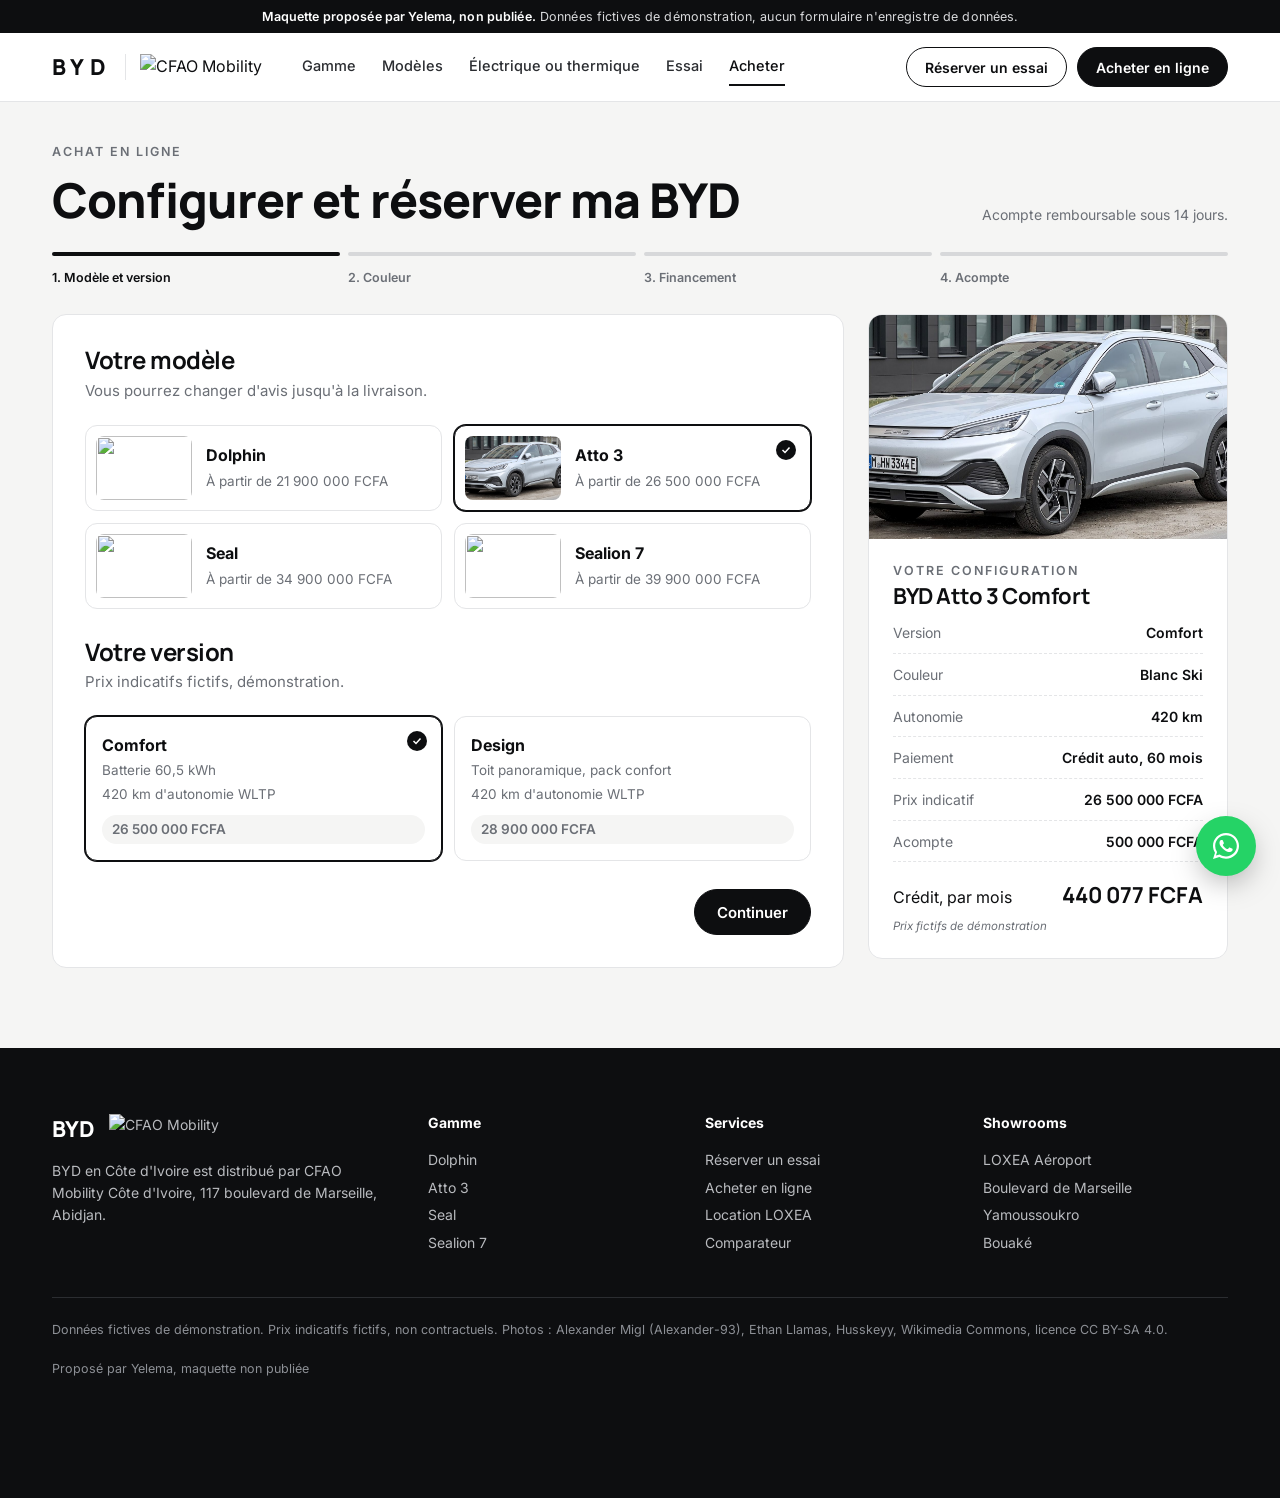
==== achat.html @ f2fc9a84 "Maquette BYD : .nojekyll" ====
<!doctype html><html lang="fr"><head><meta charset="utf-8"><meta name="viewport" content="width=device-width,initial-scale=1,viewport-fit=cover">
<meta name="robots" content="noindex,nofollow"><title>Acheter ma BYD | BYD Côte d'Ivoire</title>
<meta name="description" content="Maquette proposée par Yelema, non publiée. BYD Côte d'Ivoire par CFAO Mobility.">
<link rel="icon" href="img/favicon.png"><link rel="preconnect" href="https://fonts.googleapis.com"><link rel="preconnect" href="https://fonts.gstatic.com" crossorigin>
<link href="https://fonts.googleapis.com/css2?family=Inter:wght@400;500;600;700&family=Manrope:wght@600;700;800&display=swap" rel="stylesheet">
<link rel="stylesheet" href="assets/style.css?v=4"><script src="assets/data.js?v=1"></script></head>
<body data-page="achat" class="funnel-p">

<div class="funnel"><div class="wrap" id="app">
<div class="fhead"><div><span class="k">Achat en ligne</span><h1>Configurer et réserver ma BYD</h1></div><span style="color:var(--mut);font-size:14px">Acompte remboursable sous 14 jours.</span></div>
<div class="prog" id="prog"></div>
<div class="flay"><div class="panel" id="step"></div><aside class="recap"><div class="panel"><img id="rimg" src="img/atto3-1.jpg" alt=""><div class="in"><span class="k" style="margin:0 0 4px">Votre configuration</span><h3 id="rname"></h3><dl id="rdl"></dl><div class="tot"><span id="tl">Prix indicatif</span><b id="tv"></b></div><p class="fict" style="margin-top:6px">Prix fictifs de démonstration</p></div></div></aside></div>
</div>
<div class="wrap" id="fin" style="display:none"></div></div>
<script src="assets/app.js?v=2"></script><script>
const q=new URLSearchParams(location.search);
const S={m:BYD.models[q.get('m')]?q.get('m'):'atto3',v:0,c:0,f:q.get('f')==='loxea'?'loxea':'credit',ap:20,du:60,ld:36,pay:'wave',nom:'',tel:'',sr:'marseille'};
const steps=['Modèle et version','Couleur','Financement','Acompte'];let st=0;const ACOMPTE=500000;
const M=()=>BYD.models[S.m],V=()=>M().versions[S.v],C=()=>M().colors[S.c];
function money(){const p=V().price;if(S.f==='cash')return{l:'Prix comptant',v:fcfa(p)};if(S.f==='credit'){const ap=p*S.ap/100;return{l:'Crédit, par mois',v:fcfa(mensu(p-ap,S.du)),ap}}return{l:'Location LOXEA, par mois',v:fcfa(loyer(p,S.ld))}}
function recap(){const m=M(),x=money();rimg.src='img/'+m.imgs[0]+'.jpg';rname.textContent='BYD '+m.name+' '+V().name;
const fl={cash:'Comptant',credit:'Crédit auto, '+S.du+' mois',loxea:'Location LOXEA, '+S.ld+' mois'}[S.f];
rdl.innerHTML=[['Version',V().name],['Couleur',C().n],['Autonomie',V().range+' km'],['Paiement',fl],['Prix indicatif',fcfa(V().price)],['Acompte',fcfa(ACOMPTE)]].map(r=>`<div><dt>${r[0]}</dt><dd>${r[1]}</dd></div>`).join('');tl.textContent=x.l;tv.textContent=x.v}
function prog(){document.getElementById('prog').innerHTML=steps.map((n,i)=>`<div class="${i<st?'done':i===st?'on':''}"><i></i><span>${i+1}. ${n}</span></div>`).join('')}
function nav(ok,last){return `<div class="fnav">${st>0?'<button class="btn ghost" id="bk">Retour</button>':'<span></span>'}<button class="btn" id="nx" ${ok?'':'disabled'}>${last?'Payer l\'acompte de '+fcfa(ACOMPTE):'Continuer'}</button></div>`}
function seg(id,arr,val){return `<div class="seg" id="${id}">${arr.map(a=>`<button data-v="${a[0]}" class="${a[0]==val?'on':''}">${a[1]}</button>`).join('')}</div>`}
function render(){prog();recap();const P=document.getElementById('step');
if(st===0){P.innerHTML=`<h2>Votre modèle</h2><p class="sub">Vous pourrez changer d'avis jusqu'à la livraison.</p>
<div class="opts">${BYD.order.map(k=>{const m=BYD.models[k];return `<button class="opt mod ${S.m===k?'on':''}" data-m="${k}"><img src="img/${m.imgs[0]}.jpg" alt=""><div><b>${m.name}</b><span>À partir de ${fcfa(m.price)}</span></div></button>`}).join('')}</div>
<h2 style="margin-top:30px">Votre version</h2><p class="sub">Prix indicatifs fictifs, démonstration.</p>
<div class="opts">${M().versions.map((v,i)=>`<button class="opt ${S.v===i?'on':''}" data-v="${i}"><b>${v.name}</b><span>${v.note}</span><span>${v.range} km d'autonomie WLTP</span><span class="pill">${fcfa(v.price)}</span></button>`).join('')}</div>`+nav(true);
 P.querySelectorAll('[data-m]').forEach(b=>b.onclick=()=>{S.m=b.dataset.m;S.v=0;S.c=0;render()});P.querySelectorAll('[data-v]').forEach(b=>b.onclick=()=>{S.v=+b.dataset.v;render()});}
if(st===1){P.innerHTML=`<h2>Votre couleur</h2><p class="sub">Toutes les teintes sont sans supplément.</p>
<img src="img/${M().imgs[1]}.jpg" alt="" style="border-radius:12px;aspect-ratio:16/9;object-fit:cover;width:100%;margin-bottom:22px">
<div class="swatches">${M().colors.map((c,i)=>`<button class="sw ${S.c===i?'on':''}" data-c="${i}" style="background:${c.c}" aria-label="${c.n}"></button>`).join('')}</div><div class="swname">${C().n}. Photo non contractuelle.</div>
<h2 style="margin-top:28px">Livraison</h2><p class="sub">Où souhaitez-vous recevoir votre véhicule ?</p>
<div class="opts">${BYD.showrooms.map(s=>`<button class="opt ${S.sr===s.id?'on':''}" data-s="${s.id}"><b>${s.name}</b><span>${s.city}</span></button>`).join('')}</div>`+nav(true);
 P.querySelectorAll('[data-c]').forEach(b=>b.onclick=()=>{S.c=+b.dataset.c;render()});P.querySelectorAll('[data-s]').forEach(b=>b.onclick=()=>{S.sr=b.dataset.s;render()});}
if(st===2){const p=V().price;let det='';
 if(S.f==='cash')det=`<div class="fin"><span style="color:var(--mut)">Prix comptant indicatif</span><div class="big">${fcfa(p)}</div><span style="color:var(--mut);font-size:14px">Solde réglé à la livraison, par virement ou chèque de banque.</span></div>`;
 if(S.f==='credit')det=`<div class="fin"><div class="field"><label>Apport personnel <output>${S.ap} %, ${fcfa(p*S.ap/100)}</output></label><input type="range" id="ap" min="10" max="50" step="5" value="${S.ap}"></div>
 <div class="field"><label>Durée</label>${seg('du',[[36,'36 mois'],[48,'48 mois'],[60,'60 mois'],[72,'72 mois']],S.du)}</div>
 <span style="color:var(--mut)">Votre mensualité estimée</span><div class="big">${fcfa(mensu(p*(1-S.ap/100),S.du))}</div><span style="color:var(--mut);font-size:13px">Simulation fictive à 9 % par an, avec une banque partenaire. Sous réserve d'acceptation du dossier.</span></div>`;
 if(S.f==='loxea')det=`<div class="fin"><div class="field"><label>Durée de location</label>${seg('ld',[[36,'36 mois'],[48,'48 mois']],S.ld)}</div>
 <span style="color:var(--mut)">Loyer mensuel estimé</span><div class="big">${fcfa(loyer(p,S.ld))}</div><span style="color:var(--mut);font-size:13px">Entretien, assurance et assistance inclus. Simulation fictive LOXEA, pour les particuliers comme pour les flottes d'entreprise.</span></div>`;
 P.innerHTML=`<h2>Comment souhaitez-vous payer ?</h2><p class="sub">Trois façons de rouler en BYD.</p>
<div class="opts o3" id="fo">${[['cash','Comptant','Paiement à la livraison'],['credit','Crédit auto','Apport et mensualités'],['loxea','Location LOXEA','Tout compris, sans apport']].map(o=>`<button class="opt ${S.f===o[0]?'on':''}" data-f="${o[0]}"><b>${o[1]}</b><span>${o[2]}</span></button>`).join('')}</div>${det}`+nav(true);
 P.querySelectorAll('[data-f]').forEach(b=>b.onclick=()=>{S.f=b.dataset.f;render()});
 const ap=document.getElementById('ap');if(ap)ap.oninput=()=>{S.ap=+ap.value;render()};
 ['du','ld'].forEach(id=>{const e=document.getElementById(id);if(e)e.onclick=ev=>{const v=ev.target.dataset.v;if(v){S[id]=+v;render()}}});}
if(st===3){P.innerHTML=`<h2>Réservez votre véhicule</h2><p class="sub">Un acompte de ${fcfa(ACOMPTE)} bloque votre BYD et son prix. Il est déduit du prix final et remboursable sous 14 jours.</p>
<div class="pay">${[['wave','Wave'],['om','Orange Money'],['momo','MTN MoMo'],['cb','Carte bancaire']].map(p=>`<button class="opt ${S.pay===p[0]?'on':''}" data-p="${p[0]}"><b>${p[1]}</b></button>`).join('')}</div>
<div class="form" style="margin-top:22px"><div class="full"><label for="nom">Nom et prénom</label><input id="nom" autocomplete="off" value="${S.nom}" placeholder="Ex. Aya Kouassi"></div>
<div><label for="tel">Téléphone</label><input id="tel" inputmode="tel" autocomplete="off" value="${S.tel}" placeholder="07 00 00 00 00"></div>
<div><label for="cmn">Commune</label><select id="cmn"><option>Cocody</option><option>Plateau</option><option>Marcory</option><option>Yopougon</option><option>Yamoussoukro</option><option>Bouaké</option><option>Autre</option></select></div>
<label class="chk full"><input type="checkbox" checked> J'accepte les conditions de réservation</label></div>
<div class="notice">ⓘ Paiement simulé : aucun débit, aucune donnée enregistrée. Vous pouvez saisir des informations fictives.</div>`+nav(true,true);
 P.querySelectorAll('[data-p]').forEach(b=>b.onclick=()=>{S.pay=b.dataset.p;P.querySelectorAll('[data-p]').forEach(x=>x.classList.toggle('on',x===b))});
 ['nom','tel'].forEach(f=>{const i=document.getElementById(f);i.oninput=()=>S[f]=i.value});}
const bk=document.getElementById('bk');if(bk)bk.onclick=()=>{st--;render();scrollTo(0,0)};
document.getElementById('nx').onclick=()=>{if(st<3){st++;render();scrollTo(0,0)}else pay()};}
function pay(){const b=document.getElementById('nx');b.textContent='Paiement en cours…';b.disabled=true;setTimeout(done,1100)}
function done(){const m=M(),x=money(),s=BYD.showrooms.find(z=>z.id===S.sr),ref='BYD-CI-'+(Date.now()%1000000).toString().padStart(6,'0');
const pm={wave:'Wave',om:'Orange Money',momo:'MTN MoMo',cb:'carte bancaire'}[S.pay];const pr=(S.nom||'').trim().split(' ')[0];
app.style.display='none';fin.style.display='block';
fin.innerHTML=`<div class="done"><div class="ok"><svg viewBox="0 0 24 24" fill="none" stroke="#fff" stroke-width="3"><path d="M5 12l5 5 9-10"/></svg></div>
<span class="k">Commande réservée</span><h1>${pr?'Félicitations '+pr+', votre':'Félicitations, votre'} BYD ${m.name} est réservée.</h1>
<div class="ref">Commande ${ref}</div>
<div class="panel"><div style="display:flex;gap:18px;align-items:center;flex-wrap:wrap"><img src="img/${m.imgs[0]}.jpg" alt="" style="width:200px;border-radius:12px;aspect-ratio:3/2;object-fit:cover"><div style="flex:1;min-width:220px"><h3 style="font-size:22px">BYD ${m.name} ${V().name}, ${C().n}</h3><p style="color:var(--mut)">${x.l} : <b style="color:var(--ink)">${x.v}</b><br>Acompte de ${fcfa(ACOMPTE)} réglé par ${pm} (simulé)<br>Livraison : ${s.name}, ${s.city}</p></div></div>
<div class="tl" style="margin-top:18px"><div class="y"><i>✓</i><div><b>Acompte reçu, véhicule bloqué à votre nom</b><span>Reçu envoyé sur WhatsApp (simulé pour la démonstration).</span></div></div>
<div><i>2</i><div><b>Appel de votre conseiller sous 24 h</b><span>${S.f==='cash'?'Validation de la commande et du mode de règlement.':S.f==='credit'?'Montage du dossier de crédit avec la banque partenaire.':'Signature du contrat de location LOXEA.'}</span></div></div>
<div><i>3</i><div><b>Préparation et immatriculation</b><span>Contrôle avant livraison, plaques et carte grise par CFAO Mobility.</span></div></div>
<div><i>4</i><div><b>Remise des clés</b><span>Prise en main d'une heure, installation de votre borne à domicile en option.</span></div></div></div></div>
<div class="acts"><a class="btn" href="#" data-wa>Suivre ma commande sur WhatsApp</a><a class="btn ghost" href="index.html">Retour à l'accueil</a></div>
<p class="hyp">Maquette de démonstration : aucun paiement ni aucune donnée n'ont été enregistrés.</p></div>`;
fin.querySelector('[data-wa]').onclick=e=>{e.preventDefault();document.getElementById('wa').classList.add('on')};scrollTo(0,0)}
render();
</script></body></html>
---- assets/style.css ----
:root{--ink:#0d0e10;--ink2:#2b2d31;--mut:#6b6f76;--line:#e4e5e7;--bg:#f5f5f4;--w:#fff;--cfao:#00438D;--cfao2:#3E3D5C;--ok:#1f8a5b;--r:14px;--max:1240px}
*{box-sizing:border-box;margin:0;padding:0}
html{scroll-behavior:smooth;-webkit-text-size-adjust:100%}
body{font-family:Inter,system-ui,sans-serif;color:var(--ink);background:var(--w);font-size:16px;line-height:1.55;-webkit-font-smoothing:antialiased}
img{display:block;max-width:100%}
a{color:inherit;text-decoration:none}
button,input,select{font:inherit;color:inherit}
h1,h2,h3,.disp{font-family:Manrope,Inter,sans-serif;letter-spacing:-.02em;line-height:1.08}
.wrap{max-width:var(--max);margin:0 auto;padding:0 32px}
/* bandeau maquette */
.demo{background:var(--ink);color:#d9dadc;font-size:12.5px;text-align:center;padding:7px 16px;letter-spacing:.01em}
.demo b{color:#fff;font-weight:600}
/* en-tête */
header.top{position:sticky;top:0;z-index:40;background:rgba(255,255,255,.92);backdrop-filter:saturate(1.6) blur(14px);-webkit-backdrop-filter:saturate(1.6) blur(14px);border-bottom:1px solid var(--line)}
.top .wrap{display:flex;align-items:center;height:68px;gap:28px}
.brand{display:flex;align-items:center;gap:14px;flex-shrink:0}
.brand .wm{font-family:Manrope;font-weight:800;font-size:22px;letter-spacing:.24em}
.brand .sep{width:1px;height:26px;background:var(--line)}
.brand img{height:26px;width:auto}
nav.main{display:flex;gap:26px;font-size:14.5px;font-weight:500;margin-left:12px}
nav.main a{color:var(--ink2);padding:6px 0;border-bottom:2px solid transparent}
nav.main a:hover,nav.main a.on{color:var(--ink);border-color:var(--ink)}
.top .act{margin-left:auto;display:flex;gap:10px;align-items:center}
.btn{display:inline-flex;align-items:center;justify-content:center;gap:9px;height:46px;padding:0 22px;border-radius:999px;font-weight:600;font-size:15px;border:1.5px solid var(--ink);background:var(--ink);color:#fff;cursor:pointer;transition:.2s;white-space:nowrap}
.btn:hover{background:#2a2c30;border-color:#2a2c30}
.btn.ghost{background:transparent;color:var(--ink)}
.btn.ghost:hover{background:var(--ink);color:#fff}
.btn.light{background:#fff;color:var(--ink);border-color:#fff}
.btn.light:hover{background:#e9e9e9}
.btn.line-w{background:transparent;color:#fff;border-color:rgba(255,255,255,.7)}
.btn.line-w:hover{background:#fff;color:var(--ink)}
.btn.sm{height:40px;padding:0 18px;font-size:14px}
.btn.wa{background:#1f8a5b;border-color:#1f8a5b}
.btn[disabled]{opacity:.35;pointer-events:none}
.burger{display:none;margin-left:auto;width:44px;height:44px;border:0;background:none;cursor:pointer}
.burger span{display:block;width:22px;height:2px;background:var(--ink);margin:5px auto;border-radius:2px}
/* héros */
.hero{position:relative;height:min(82vh,760px);min-height:580px;color:#fff;overflow:hidden;background:#0d0e10}
.hero img{position:absolute;top:0;right:0;bottom:0;left:auto;width:66%;height:100%;object-fit:cover;object-position:35% 60%}
.hero:after{content:"";position:absolute;inset:0;background:linear-gradient(90deg,#0d0e10 34%,rgba(13,14,16,.85) 44%,rgba(13,14,16,0) 62%),linear-gradient(0deg,rgba(13,14,16,.9) 0%,rgba(13,14,16,0) 30%)}
.hero .in{position:relative;z-index:2;height:100%;display:flex;flex-direction:column;justify-content:space-between;padding-top:64px;padding-bottom:56px}
.eyebrow{font-size:12.5px;font-weight:600;letter-spacing:.18em;text-transform:uppercase}
.hero h1{font-size:clamp(38px,5vw,70px);font-weight:800;max-width:600px;margin-top:14px}
.hero p.lead{font-size:clamp(16px,1.4vw,19px);max-width:470px;color:#c9cbcf;margin-top:18px}
.hero .bot{display:flex;justify-content:space-between;align-items:flex-end;gap:24px;flex-wrap:wrap}
.hero .stats{display:flex;gap:40px}
.hero .stats b{display:block;font-family:Manrope;font-size:30px;font-weight:700}
.hero .stats span{font-size:13px;opacity:.85}
.hero .ctas{display:flex;gap:12px;flex-wrap:wrap}
/* sections */
section{padding:96px 0}
section.alt{background:var(--bg)}
.sh{display:flex;justify-content:space-between;align-items:flex-end;gap:24px;margin-bottom:40px;flex-wrap:wrap}
.sh h2{font-size:clamp(30px,3.6vw,46px);font-weight:800;max-width:720px}
.sh p{color:var(--mut);max-width:440px}
.k{color:var(--mut);font-size:12.5px;font-weight:600;letter-spacing:.16em;text-transform:uppercase;margin-bottom:12px;display:block}
/* cartes modèles */
.grid4{display:grid;grid-template-columns:repeat(4,1fr);gap:18px}
.mcard{background:#fff;border:1px solid var(--line);border-radius:var(--r);overflow:hidden;display:flex;flex-direction:column;transition:.25s}
.mcard:hover{transform:translateY(-4px);box-shadow:0 18px 40px -18px rgba(0,0,0,.25)}
.mcard .ph{aspect-ratio:3/2;overflow:hidden;background:#ddd}
.mcard .ph img{width:100%;height:100%;object-fit:cover;transition:.5s}
.mcard:hover .ph img{transform:scale(1.04)}
.mcard .bd{padding:20px 20px 22px;display:flex;flex-direction:column;flex:1}
.pill{display:inline-block;font-size:11.5px;font-weight:600;padding:4px 10px;border-radius:999px;background:var(--bg);color:var(--ink2);align-self:flex-start}
.mcard h3{font-size:26px;font-weight:800;margin:12px 0 2px}
.mcard .ty{color:var(--mut);font-size:14px}
.mcard .sp{display:flex;gap:18px;margin:16px 0;padding:14px 0;border-top:1px solid var(--line);border-bottom:1px solid var(--line)}
.mcard .sp b{display:block;font-family:Manrope;font-size:19px}
.mcard .sp span{font-size:12px;color:var(--mut)}
.mcard .pr{font-size:13px;color:var(--mut)}
.mcard .pr b{display:block;color:var(--ink);font-size:18px;font-family:Manrope}
.mcard .go{display:flex;gap:8px;margin-top:auto;padding-top:18px}
.mcard .go .btn{flex:1;height:42px;font-size:14px;padding:0 12px}
.fict{font-size:11.5px;color:var(--mut);font-style:italic}
/* avantages */
.feat{display:grid;grid-template-columns:repeat(4,1fr);gap:18px}
.feat>div{background:#fff;border-radius:var(--r);padding:26px;border:1px solid var(--line)}
.ico{width:46px;height:46px;border-radius:12px;background:var(--ink);color:#fff;display:grid;place-items:center;margin-bottom:18px}
.ico svg{width:22px;height:22px}
.feat>div h3{font-size:18px;margin-bottom:6px}
.feat p{color:var(--mut);font-size:14.5px}
/* bandeau parcours */
.split{display:grid;grid-template-columns:1.1fr 1fr;gap:56px;align-items:center}
.split img{border-radius:var(--r);aspect-ratio:4/3;object-fit:cover;width:100%}
.steps{counter-reset:s;display:grid;gap:14px;margin:26px 0 30px}
.steps li{list-style:none;display:flex;gap:16px;align-items:flex-start;padding:16px 18px;border:1px solid var(--line);border-radius:12px;background:#fff}
.steps li:before{counter-increment:s;content:counter(s);flex-shrink:0;width:30px;height:30px;border-radius:50%;background:var(--ink);color:#fff;display:grid;place-items:center;font-weight:700;font-size:14px}
.steps b{display:block}
.steps span{color:var(--mut);font-size:14px}
/* réseau */
.shops{display:grid;grid-template-columns:repeat(4,1fr);gap:18px}
.shop{border:1px solid var(--line);border-radius:var(--r);padding:24px;background:#fff}
.shop .pill{margin-bottom:14px}
.shop h3{font-size:20px}
.shop p{color:var(--mut);font-size:14px;margin-top:6px}
/* pied */
footer{background:var(--ink);color:#b9bbbf;padding:64px 0 120px;font-size:14px}
footer .cols{display:grid;grid-template-columns:1.4fr 1fr 1fr 1fr;gap:32px}
footer h4{color:#fff;font-size:14px;margin-bottom:12px;font-family:Inter}
footer a{display:block;padding:3px 0}
footer a:hover{color:#fff}
footer .sig{display:flex;align-items:center;gap:14px;margin-bottom:14px}
footer .sig img{height:30px}
footer .legal{border-top:1px solid #2b2d31;margin-top:40px;padding-top:22px;display:flex;justify-content:space-between;gap:20px;flex-wrap:wrap;font-size:12.5px;color:#8d9096}
/* page modèle */
.mhead{padding:44px 0 24px}
.crumb{font-size:13px;color:var(--mut);margin-bottom:18px}
.crumb a:hover{color:var(--ink)}
.mhead .row{display:flex;justify-content:space-between;align-items:flex-end;gap:24px;flex-wrap:wrap}
.mhead h1{font-size:clamp(44px,6vw,80px);font-weight:800}
.mhead .ty{color:var(--mut);font-size:18px;margin-top:6px}
.mhead .price{text-align:right}
.mhead .price b{display:block;font-family:Manrope;font-size:30px}
.gal{display:grid;grid-template-columns:2fr 1fr;grid-template-rows:1fr 1fr;gap:12px;height:min(62vh,600px)}
.gal img{width:100%;height:100%;object-fit:cover;border-radius:var(--r);cursor:pointer}
.gal img:first-child{grid-row:1/3}
.kpis{display:grid;grid-template-columns:repeat(4,1fr);gap:0;border:1px solid var(--line);border-radius:var(--r);margin-top:28px;background:#fff}
.kpis>div{padding:24px 26px;border-right:1px solid var(--line)}
.kpis>div:last-child{border:0}
.kpis b{display:block;font-family:Manrope;font-size:32px;font-weight:800}
.kpis span{color:var(--mut);font-size:13.5px}
.two{display:grid;grid-template-columns:1fr 1fr;gap:28px}
.card{background:#fff;border:1px solid var(--line);border-radius:var(--r);padding:30px}
.card h3{font-size:22px;margin-bottom:10px}
.charge{display:grid;gap:12px;margin-top:18px}
.charge .c{display:flex;gap:16px;align-items:center;padding:16px;border-radius:12px;background:var(--bg)}
.charge .c .ico{margin:0;flex-shrink:0}
.charge .c b{display:block}
.charge .c span{color:var(--mut);font-size:14px}
table.spec{width:100%;border-collapse:collapse;font-size:15px}
table.spec td{padding:13px 0;border-bottom:1px solid var(--line)}
table.spec td:last-child{text-align:right;font-weight:600}
.sticky-cta{position:sticky;bottom:0;z-index:30;background:#fff;border-top:1px solid var(--line);padding:14px 0}
.sticky-cta .wrap{display:flex;align-items:center;gap:14px}
.sticky-cta .t{margin-right:auto}
.sticky-cta .t b{font-family:Manrope;font-size:18px}
.sticky-cta .t span{display:block;font-size:12.5px;color:var(--mut)}
/* comparateur */
.cmp{display:grid;grid-template-columns:380px 1fr;gap:28px;align-items:start}
.field{margin-bottom:22px}
.field label{display:flex;justify-content:space-between;font-weight:600;font-size:14.5px;margin-bottom:10px}
.field label output{font-family:Manrope;font-weight:700}
input[type=range]{width:100%;accent-color:var(--ink);height:28px}
.seg{display:flex;background:var(--bg);border-radius:999px;padding:4px;gap:4px;flex-wrap:wrap}
.seg button{flex:1;border:0;background:none;padding:10px 12px;border-radius:999px;font-weight:600;font-size:14px;cursor:pointer;color:var(--ink2);white-space:nowrap}
.seg button.on{background:#fff;color:var(--ink);box-shadow:0 1px 4px rgba(0,0,0,.12)}
.bars{display:grid;gap:22px;margin:22px 0}
.bar .l{display:flex;justify-content:space-between;font-size:14.5px;margin-bottom:8px}
.bar .l b{font-family:Manrope;font-size:20px}
.bar .t{height:16px;border-radius:999px;background:var(--bg);overflow:hidden}
.bar .t i{display:block;height:100%;border-radius:999px;transition:width .5s}
.save{background:var(--ink);color:#fff;border-radius:var(--r);padding:28px;display:grid;grid-template-columns:repeat(3,1fr);gap:20px}
.save b{display:block;font-family:Manrope;font-size:30px;font-weight:800}
.save span{font-size:13.5px;opacity:.75}
.hyp{font-size:12.5px;color:var(--mut);margin-top:14px}
/* tunnel */
.funnel{padding:40px 0 80px;background:var(--bg);min-height:70vh}
.fhead{display:flex;justify-content:space-between;align-items:flex-end;gap:20px;margin-bottom:26px;flex-wrap:wrap}
.fhead h1{font-size:clamp(30px,4vw,48px);font-weight:800}
.prog{display:flex;gap:8px;margin-bottom:26px}
.prog>div{flex:1}
.prog i{display:block;height:4px;border-radius:4px;background:#d7d8da;margin-bottom:8px}
.prog>div.on i,.prog>div.done i{background:var(--ink)}
.prog span{font-size:12.5px;color:var(--mut);font-weight:600}
.prog>div.on span{color:var(--ink)}
.flay{display:grid;grid-template-columns:minmax(0,1fr) 360px;gap:24px;align-items:start}
.panel{background:#fff;border-radius:var(--r);padding:32px;border:1px solid var(--line)}
.panel h2{font-size:24px;margin-bottom:6px}
.panel .sub{color:var(--mut);margin-bottom:22px;font-size:15px}
.opts{display:grid;grid-template-columns:repeat(2,1fr);gap:12px}
.opts.o3{grid-template-columns:repeat(3,1fr)}
.opt{border:1.5px solid var(--line);border-radius:12px;padding:16px;cursor:pointer;background:#fff;text-align:left;transition:.15s;position:relative;width:100%}
.opt:hover{border-color:#9a9da3}
.opt.on{border-color:var(--ink);box-shadow:0 0 0 1px var(--ink)}
.opt.on:after{content:"";position:absolute;top:14px;right:14px;width:20px;height:20px;border-radius:50%;background:var(--ink) url("data:image/svg+xml,%3Csvg xmlns='http://www.w3.org/2000/svg' viewBox='0 0 24 24' fill='none' stroke='white' stroke-width='3'%3E%3Cpath d='M5 12l5 5 9-10'/%3E%3C/svg%3E") center/12px no-repeat}
.opt b{display:block;font-size:16px;padding-right:26px}
.opt span{display:block;color:var(--mut);font-size:13.5px;margin-top:3px}
.opt .pill{margin-top:10px}
.opt.mod{display:flex;gap:14px;align-items:center;padding:10px}
.opt.mod img{width:96px;height:64px;object-fit:cover;border-radius:8px;flex-shrink:0}
.days{display:grid;grid-template-columns:repeat(7,1fr);gap:8px}
.day{border:1.5px solid var(--line);border-radius:12px;padding:10px 4px;text-align:center;cursor:pointer;background:#fff}
.day small{display:block;font-size:11.5px;color:var(--mut);text-transform:uppercase;letter-spacing:.05em}
.day b{font-family:Manrope;font-size:20px}
.day.on{background:var(--ink);color:#fff;border-color:var(--ink)}
.day.on small{color:#cfd0d3}
.day.off{opacity:.35;pointer-events:none}
.slots{display:grid;grid-template-columns:repeat(4,1fr);gap:8px;margin-top:18px}
.slot{border:1.5px solid var(--line);border-radius:10px;padding:11px 0;text-align:center;cursor:pointer;font-weight:600;background:#fff}
.slot.on{background:var(--ink);color:#fff;border-color:var(--ink)}
.slot.off{text-decoration:line-through;color:#b4b6ba;pointer-events:none;background:var(--bg)}
.form{display:grid;grid-template-columns:1fr 1fr;gap:14px}
.form .full{grid-column:1/-1}
.form label{display:block;font-size:13.5px;font-weight:600;margin-bottom:6px}
.form input,.form select{width:100%;height:50px;border:1.5px solid var(--line);border-radius:10px;padding:0 14px;background:#fff;font-size:16px}
.form input:focus,.form select:focus{outline:0;border-color:var(--ink)}
.chk{display:flex;gap:10px;align-items:flex-start;font-size:13.5px;color:var(--ink2);margin-top:6px}
.chk input{width:18px;height:18px;margin-top:2px;accent-color:var(--ink)}
.notice{display:flex;gap:10px;background:#eef3f9;color:#0d3566;border-radius:10px;padding:12px 14px;font-size:13.5px;margin-top:18px}
.fnav{display:flex;justify-content:space-between;gap:12px;margin-top:28px}
.recap{position:sticky;top:96px}
.recap .panel{padding:0;overflow:hidden}
.recap img{aspect-ratio:16/10;object-fit:cover;width:100%}
.recap .in{padding:22px 24px}
.recap h3{font-size:22px}
.recap dl{display:grid;gap:10px;margin-top:14px;font-size:14px}
.recap dl>div{display:flex;justify-content:space-between;gap:12px;border-bottom:1px dashed var(--line);padding-bottom:9px}
.recap dt{color:var(--mut)}
.recap dd{font-weight:600;text-align:right;min-width:0;overflow-wrap:anywhere}
.recap .tot b{white-space:nowrap}
.recap .tot{display:flex;justify-content:space-between;align-items:baseline;margin-top:16px}
.recap .tot b{font-family:Manrope;font-size:22px}
.swatches{display:flex;gap:12px;flex-wrap:wrap}
.sw{width:46px;height:46px;border-radius:50%;border:1px solid #ccc;cursor:pointer;position:relative}
.sw.on{box-shadow:0 0 0 3px #fff,0 0 0 5px var(--ink)}
.swname{margin-top:10px;font-size:14px;color:var(--mut)}
.fin{margin-top:22px;background:var(--bg);border-radius:12px;padding:20px}
.fin .big{font-family:Manrope;font-size:34px;font-weight:800}
.pay{display:grid;grid-template-columns:repeat(4,1fr);gap:10px}
.pay .opt{text-align:center;padding:16px 8px}
.pay .opt b{padding:0}
.pay .opt.on:after{top:8px;right:8px;width:16px;height:16px;background-size:10px}
/* confirmation */
.done{max-width:760px;margin:0 auto;text-align:center}
.done .ok{width:84px;height:84px;border-radius:50%;background:var(--ok);display:grid;place-items:center;margin:0 auto 24px;animation:pop .5s cubic-bezier(.2,1.6,.4,1)}
.done .ok svg{width:42px;height:42px}
@keyframes pop{from{transform:scale(.4);opacity:0}}
.done h1{font-size:clamp(32px,4.4vw,52px);font-weight:800}
.done .ref{display:inline-block;margin-top:14px;background:#fff;border:1px dashed #b9bcc1;border-radius:10px;padding:10px 18px;font-family:Manrope;font-weight:700;letter-spacing:.06em}
.done .panel{text-align:left;margin-top:30px}
.tl{display:grid;gap:0;margin-top:8px}
.tl>div{display:flex;gap:16px;padding:14px 0;border-bottom:1px solid var(--line)}
.tl>div:last-child{border:0}
.tl i{flex-shrink:0;width:28px;height:28px;border-radius:50%;background:var(--bg);display:grid;place-items:center;font-style:normal;font-weight:700;font-size:13px}
.tl>div.y i{background:var(--ok);color:#fff}
.tl span{display:block;color:var(--mut);font-size:14px}
.done .acts{display:flex;gap:12px;justify-content:center;margin-top:26px;flex-wrap:wrap}
/* whatsapp flottant + modale */
.waf{position:fixed;right:24px;bottom:24px;z-index:50;width:60px;height:60px;border-radius:50%;background:#25D366;display:grid;place-items:center;box-shadow:0 10px 30px -6px rgba(0,0,0,.35);cursor:pointer;border:0}
.waf svg{width:32px;height:32px}
.modal{position:fixed;inset:0;z-index:80;background:rgba(10,10,12,.55);display:none;align-items:flex-end;justify-content:flex-end;padding:24px}
.modal.on{display:flex}
.wabox{width:380px;max-width:100%;background:#fff;border-radius:18px;overflow:hidden;box-shadow:0 30px 60px -20px rgba(0,0,0,.5);margin-bottom:76px}
.wabox .h{background:#075E54;color:#fff;padding:16px 18px;display:flex;gap:12px;align-items:center}
.wabox .h .av{width:42px;height:42px;border-radius:50%;background:#fff;display:grid;place-items:center;padding:6px}
.wabox .h b{display:block}
.wabox .h span{font-size:12.5px;opacity:.85}
.wabox .h button{margin-left:auto;background:none;border:0;color:#fff;font-size:26px;cursor:pointer;line-height:1}
.wabox .b{background:#ECE5DD;padding:18px;display:grid;gap:8px}
.bub{background:#fff;border-radius:0 10px 10px 10px;padding:10px 12px;font-size:14px;max-width:88%;box-shadow:0 1px 1px rgba(0,0,0,.08)}
.qr{display:flex;flex-wrap:wrap;gap:8px;margin-top:4px}
.qr button{border:1px solid #128C7E;color:#075E54;background:#fff;border-radius:999px;padding:7px 12px;font-size:13px;cursor:pointer}
.wabox .f{padding:12px 16px;font-size:12px;color:var(--mut);background:#fff}
/* mobile */
.mbar{display:none}
.mnav{display:none}
@media (max-width:1080px){
  .grid4,.feat,.shops{grid-template-columns:repeat(2,1fr)}
  nav.main{display:none}
  .top .act .hide-m{display:none}
  .flay{grid-template-columns:1fr}
  .recap{position:static}
  .flay>*{min-width:0}
  .recap img{display:none}
  .cmp{grid-template-columns:1fr}
  footer .cols{grid-template-columns:1fr 1fr}
}
@media (max-width:720px){
  .wrap{padding:0 20px}
  .demo{font-size:11.5px;padding:6px 12px}
  .top .wrap{height:60px;gap:12px}
  .brand .wm{font-size:18px;letter-spacing:.2em}
  .brand img{height:20px}
  .brand .sep{height:20px}
  .top .act{display:none}
  .burger{display:block}
  .mnav.on{display:block;position:fixed;inset:0;top:0;z-index:70;background:#fff;padding:90px 24px 24px}
  .mnav a{display:block;font-family:Manrope;font-size:28px;font-weight:700;padding:12px 0;border-bottom:1px solid var(--line)}
  .mnav .x{position:absolute;top:18px;right:18px;font-size:34px;background:none;border:0}
  section{padding:64px 0}
  .hero{height:auto;min-height:680px}
  .hero img{width:100%;height:56%;bottom:auto;object-position:center}
  .hero:after{background:linear-gradient(0deg,#0d0e10 44%,rgba(13,14,16,.6) 56%,rgba(13,14,16,0) 72%)}
  .hero .in{padding-top:36px;padding-bottom:32px;min-height:680px}
  .hero .in>div:first-child{margin-top:auto;padding-top:250px}
  .hero .bot{margin-top:26px}
  .hero .stats{gap:22px}
  .hero .stats b{font-size:22px}
  .hero .ctas{width:100%}
  .hero .ctas .btn{flex:1}
  .grid4,.feat,.shops{grid-template-columns:1fr}
  .grid4.scroll{display:flex;overflow-x:auto;scroll-snap-type:x mandatory;gap:14px;margin:0 -20px;padding:0 20px 10px}
  .grid4.scroll .mcard{flex:0 0 84%;scroll-snap-align:start}
  .split,.two{grid-template-columns:1fr;gap:28px}
  .gal{grid-template-columns:1fr;grid-template-rows:auto;height:auto;display:flex;overflow-x:auto;scroll-snap-type:x mandatory;gap:10px;margin:0 -20px;padding:0 20px}
  .gal img{flex:0 0 88%;aspect-ratio:3/2;height:auto;scroll-snap-align:center}
  .kpis{grid-template-columns:1fr 1fr}
  .kpis>div:nth-child(2){border-right:0}
  .kpis>div:nth-child(-n+2){border-bottom:1px solid var(--line)}
  .kpis b{font-size:26px}
  .mhead .price{text-align:left}
  .opts,.opts.o3{grid-template-columns:1fr}
  .days{grid-template-columns:repeat(4,1fr)}
  .slots{grid-template-columns:repeat(3,1fr)}
  .form{grid-template-columns:1fr}
  .pay{grid-template-columns:1fr 1fr}
  .panel{padding:22px}
  .save{grid-template-columns:1fr;gap:14px}
  .save b{font-size:26px}
  footer .cols{grid-template-columns:1fr}
  .waf{display:none}
  .mbar{display:flex;position:fixed;left:0;right:0;bottom:0;z-index:60;background:#fff;border-top:1px solid var(--line);padding:10px 14px calc(10px + env(safe-area-inset-bottom));gap:10px}
  .mbar .btn{flex:1;height:48px;padding:0 10px}
  .mbar .btn.wa{flex:0 0 52px;padding:0}
  .sticky-cta{bottom:68px}
  .sticky-cta .btn.ghost{display:none}
  .modal{padding:12px;align-items:flex-end;justify-content:center}
  .wabox{margin-bottom:70px}
  .fnav .btn{flex:1}
  body.funnel-p .mbar{display:none}
}
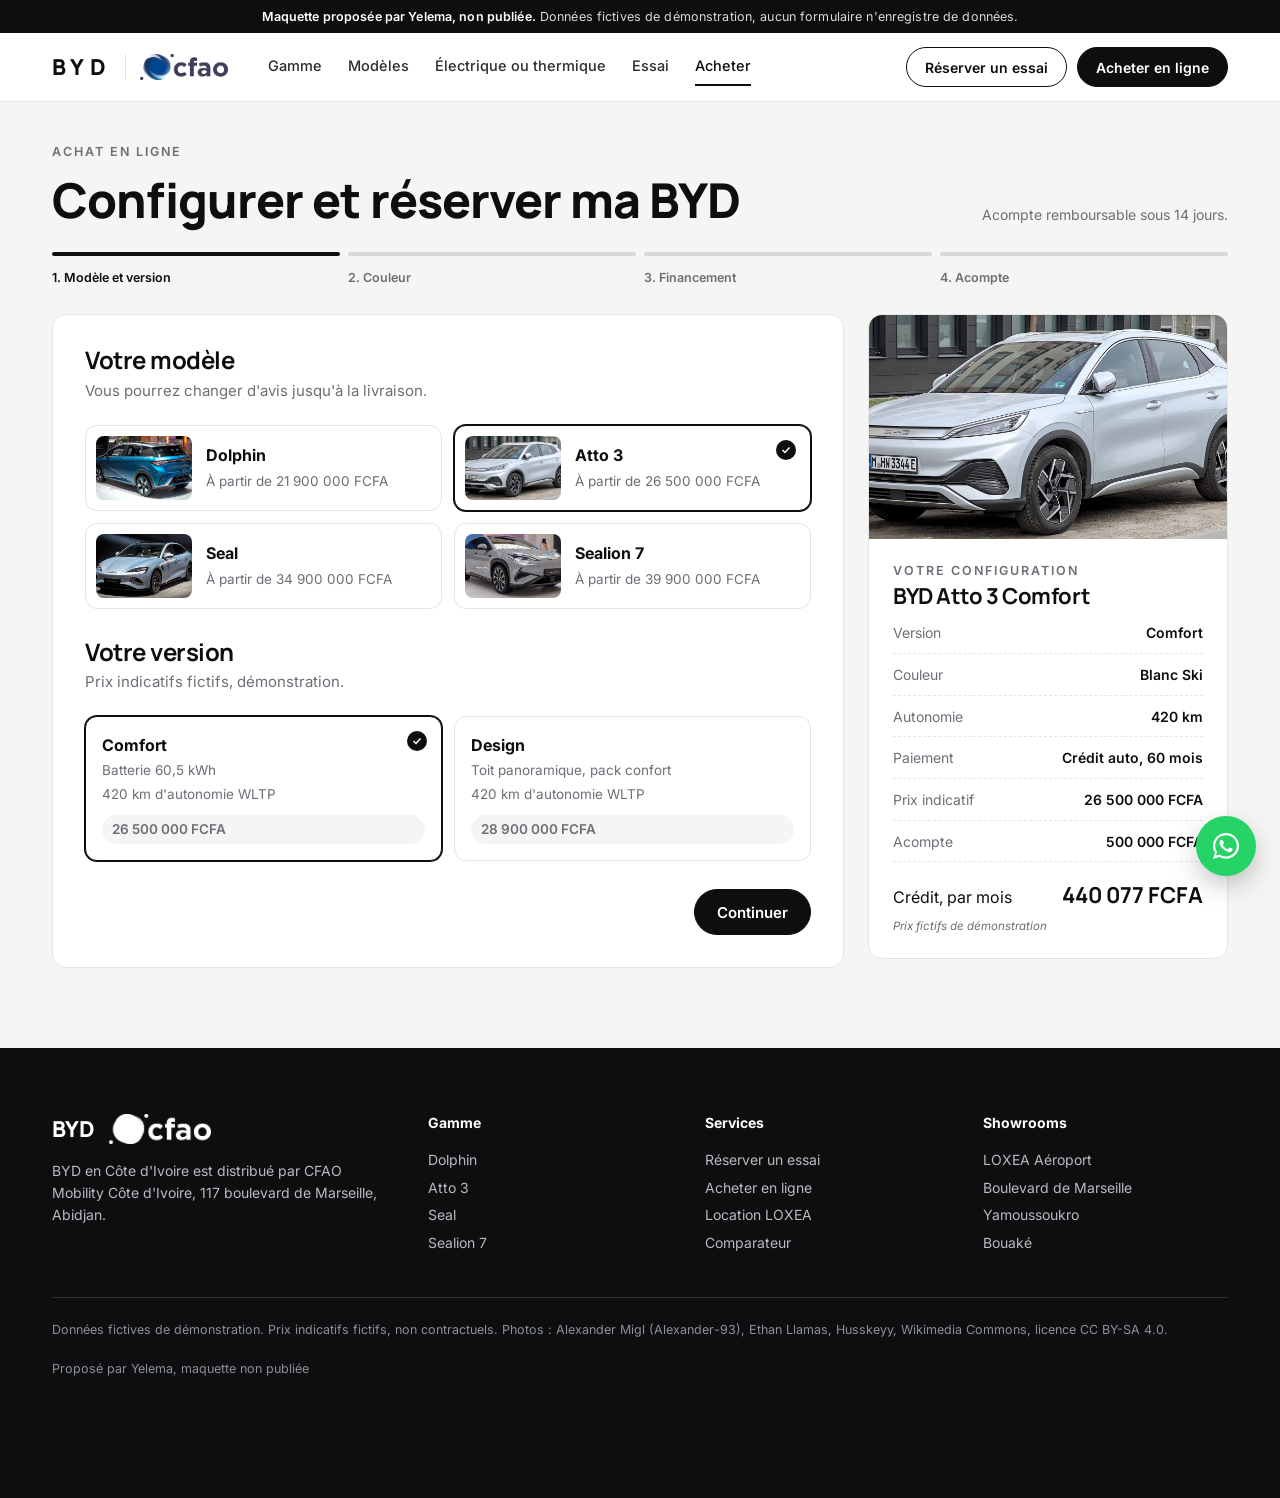
==== commit ad53dba6: "Maquette BYD : achat.html" ====
--- a/achat.html
+++ b/achat.html
@@ -3,7 +3,7 @@
 <meta name="description" content="Maquette proposée par Yelema, non publiée. BYD Côte d'Ivoire par CFAO Mobility.">
 <link rel="icon" href="img/favicon.png"><link rel="preconnect" href="https://fonts.googleapis.com"><link rel="preconnect" href="https://fonts.gstatic.com" crossorigin>
 <link href="https://fonts.googleapis.com/css2?family=Inter:wght@400;500;600;700&family=Manrope:wght@600;700;800&display=swap" rel="stylesheet">
-<link rel="stylesheet" href="assets/style.css?v=4"><script src="assets/data.js?v=1"></script></head>
+<link rel="stylesheet" href="assets/style.css?v=5"><script src="assets/data.js?v=1"></script></head>
 <body data-page="achat" class="funnel-p">
 
 <div class="funnel"><div class="wrap" id="app">
--- a/assets/style.css
+++ b/assets/style.css
@@ -286,7 +286,9 @@
   .hero .in>div:first-child{margin-top:auto;padding-top:250px}
   .hero .bot{margin-top:26px}
   .hero .stats{gap:22px}
-  .hero .stats b{font-size:22px}
+  .hero .stats{gap:18px;width:100%;justify-content:space-between}
+  .hero .stats b{font-size:19px;white-space:nowrap}
+  .hero .stats span{font-size:11.5px;display:block;max-width:110px}
   .hero .ctas{width:100%}
   .hero .ctas .btn{flex:1}
   .grid4,.feat,.shops{grid-template-columns:1fr}
